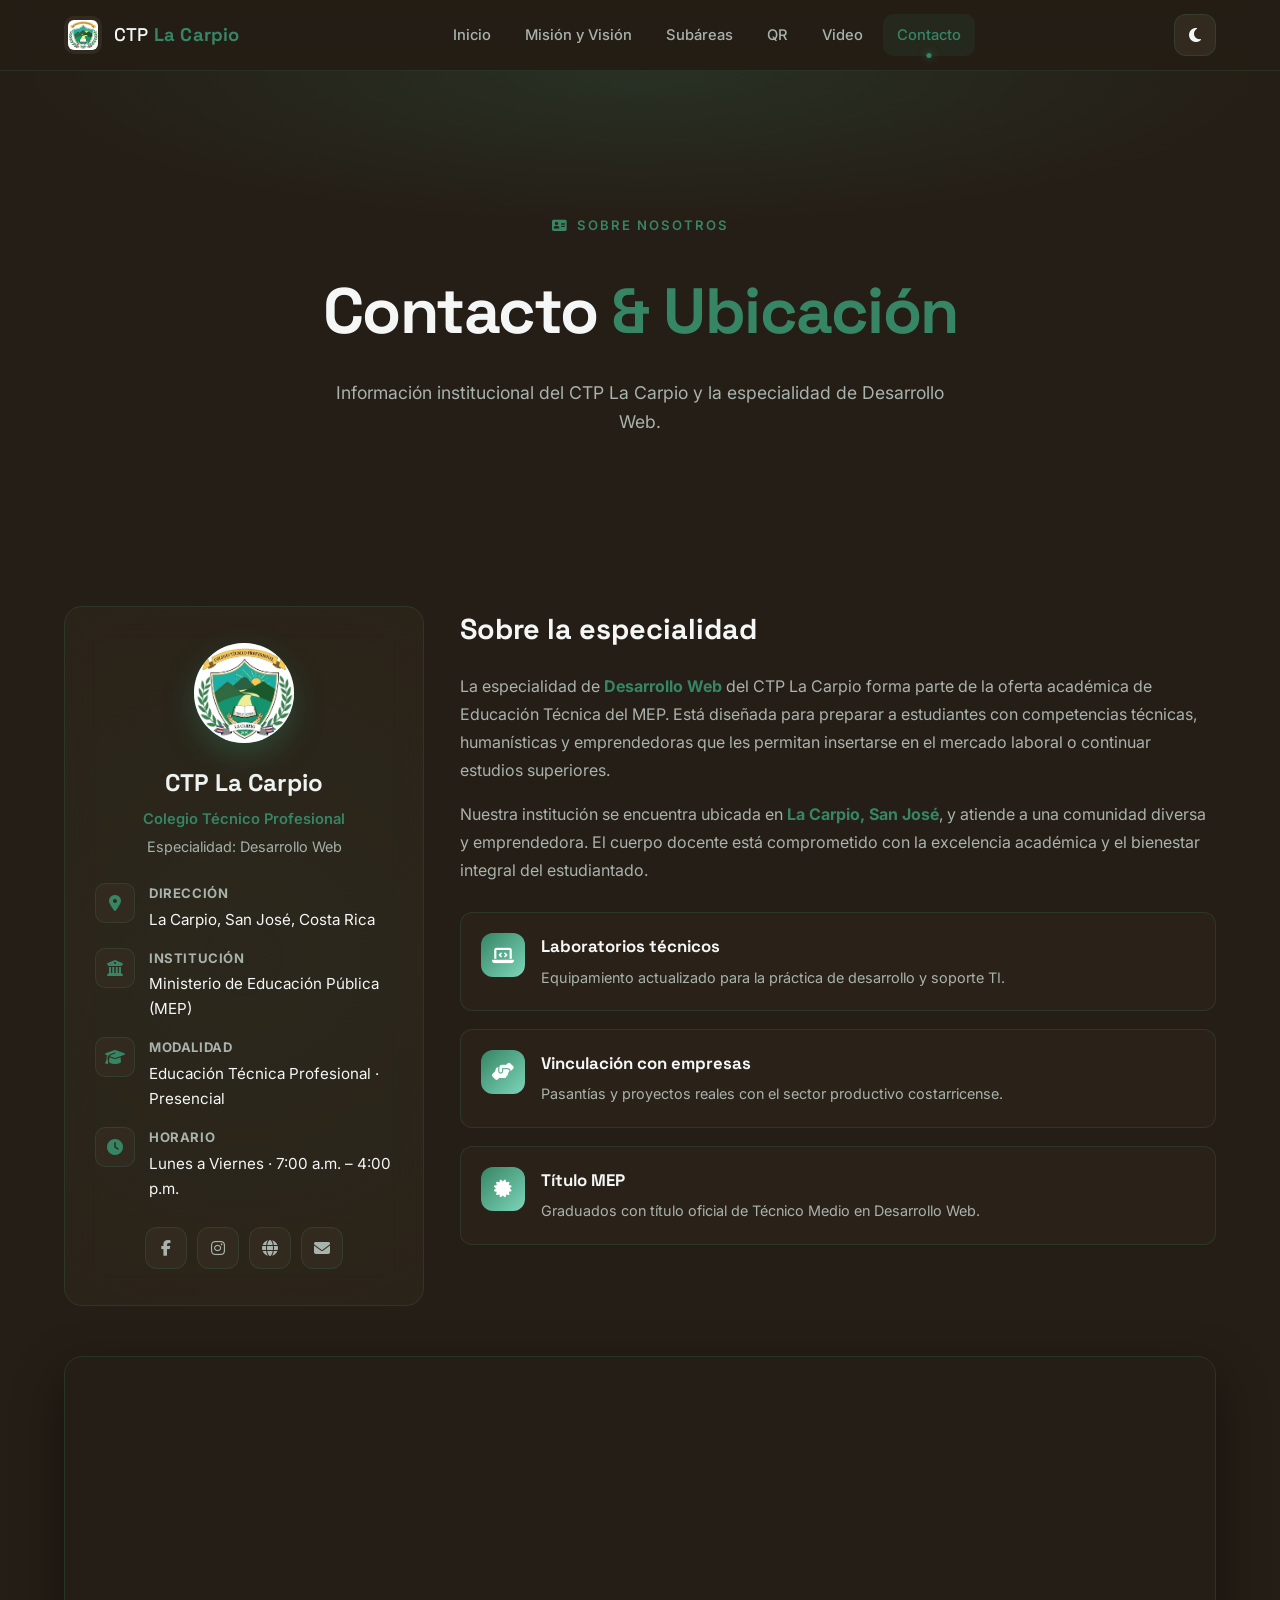
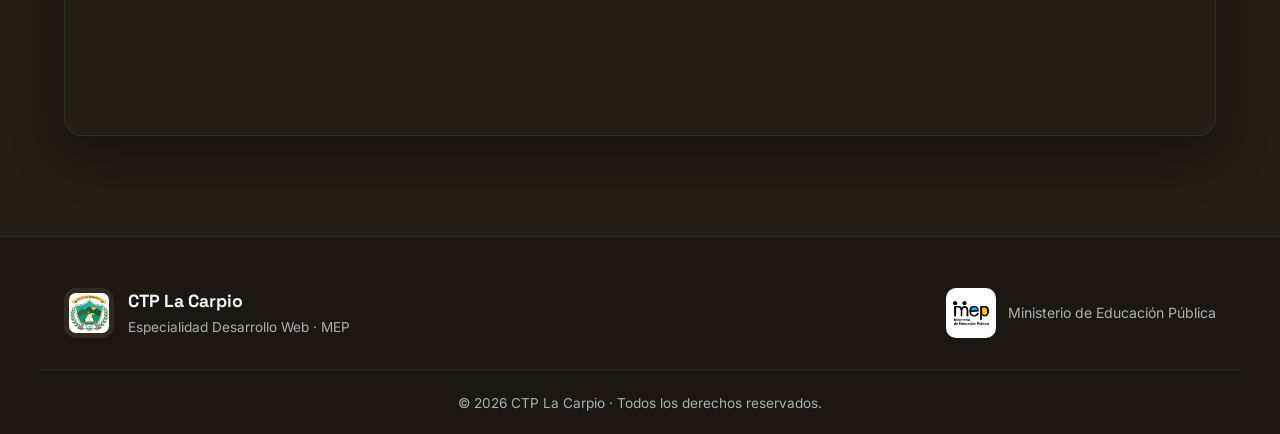
==== contacto.html @ 750e6f12 "main" ====
<!DOCTYPE html>
<html lang="es" data-theme="dark">
<head>
  <meta charset="UTF-8" />
  <meta name="viewport" content="width=device-width, initial-scale=1.0" />
  <meta name="description" content="Información de contacto y ubicación del CTP La Carpio." />
  <title>Contacto · CTP La Carpio</title>

  <link rel="preconnect" href="https://fonts.googleapis.com" />
  <link rel="preconnect" href="https://fonts.gstatic.com" crossorigin />
  <link href="https://fonts.googleapis.com/css2?family=Inter:wght@300;400;500;600;700;800;900&family=Space+Grotesk:wght@500;700&display=swap" rel="stylesheet" />
  <link rel="stylesheet" href="https://cdnjs.cloudflare.com/ajax/libs/font-awesome/6.5.1/css/all.min.css" />
  <link rel="stylesheet" href="https://unpkg.com/aos@2.3.1/dist/aos.css" />
  <link rel="stylesheet" href="css/style.css" />
</head>
<body>

  <header class="navbar" id="navbar">
    <div class="container nav-inner">
      <a href="index.html" class="brand">
        <img src="assets/logo-placeholder.png" alt="CTP La Carpio" class="brand-logo" onerror="this.style.display='none'"/>
        <span class="brand-text">CTP <strong>La Carpio</strong></span>
      </a>
      <nav class="nav-links" id="navLinks">
        <a href="index.html" class="nav-link">Inicio</a>
        <a href="mision-vision.html" class="nav-link">Misión y Visión</a>
        <a href="subareas.html" class="nav-link">Subáreas</a>
        <a href="qr.html" class="nav-link">QR</a>
        <a href="video.html" class="nav-link">Video</a>
        <a href="contacto.html" class="nav-link active">Contacto</a>
      </nav>
      <div class="nav-actions">
        <button class="theme-toggle" id="themeToggle" aria-label="Cambiar tema">
          <i class="fa-solid fa-moon"></i>
        </button>
        <button class="hamburger" id="hamburger" aria-label="Menú">
          <span></span><span></span><span></span>
        </button>
      </div>
    </div>
  </header>

  <section class="page-hero">
    <div class="container">
      <p class="kicker" data-aos="fade-down"><i class="fa-solid fa-address-card"></i> Sobre nosotros</p>
      <h1 class="page-title" data-aos="fade-up" data-aos-delay="100">Contacto <span class="accent">& Ubicación</span></h1>
      <p class="page-sub" data-aos="fade-up" data-aos-delay="200">
        Información institucional del CTP La Carpio y la especialidad de Desarrollo Web.
      </p>
    </div>
  </section>

  <section class="section">
    <div class="container">
      <div class="contact-layout">

        <div class="contact-card glass" data-aos="fade-right">
          <div class="contact-avatar">
            <img src="assets/logo-placeholder.png" alt="CTP La Carpio" onerror="this.style.display='none'; this.nextElementSibling.style.display='flex';" />
            <div class="contact-avatar-fallback" style="display:none;"><i class="fa-solid fa-school"></i></div>
          </div>
          <h2 class="contact-name">CTP La Carpio</h2>
          <p class="contact-role">Colegio Técnico Profesional</p>
          <p class="contact-specialty">Especialidad: Desarrollo Web</p>

          <ul class="contact-list">
            <li>
              <span class="contact-ic"><i class="fa-solid fa-location-dot"></i></span>
              <div>
                <strong>Dirección</strong>
                <p>La Carpio, San José, Costa Rica</p>
              </div>
            </li>
            <li>
              <span class="contact-ic"><i class="fa-solid fa-building-columns"></i></span>
              <div>
                <strong>Institución</strong>
                <p>Ministerio de Educación Pública (MEP)</p>
              </div>
            </li>
            <li>
              <span class="contact-ic"><i class="fa-solid fa-graduation-cap"></i></span>
              <div>
                <strong>Modalidad</strong>
                <p>Educación Técnica Profesional · Presencial</p>
              </div>
            </li>
            <li>
              <span class="contact-ic"><i class="fa-solid fa-clock"></i></span>
              <div>
                <strong>Horario</strong>
                <p>Lunes a Viernes · 7:00 a.m. – 4:00 p.m.</p>
              </div>
            </li>
          </ul>

          <div class="contact-socials">
            <a href="#" class="social-ic" aria-label="Facebook"><i class="fa-brands fa-facebook-f"></i></a>
            <a href="#" class="social-ic" aria-label="Instagram"><i class="fa-brands fa-instagram"></i></a>
            <a href="#" class="social-ic" aria-label="Sitio web"><i class="fa-solid fa-globe"></i></a>
            <a href="#" class="social-ic" aria-label="Correo"><i class="fa-solid fa-envelope"></i></a>
          </div>
        </div>

        <div class="contact-info" data-aos="fade-left" data-aos-delay="150">
          <h2 class="contact-info-title">Sobre la especialidad</h2>
          <p>
            La especialidad de <strong>Desarrollo Web</strong> del CTP La Carpio forma parte
            de la oferta académica de Educación Técnica del MEP. Está diseñada para preparar
            a estudiantes con competencias técnicas, humanísticas y emprendedoras que les
            permitan insertarse en el mercado laboral o continuar estudios superiores.
          </p>
          <p>
            Nuestra institución se encuentra ubicada en <strong>La Carpio, San José</strong>,
            y atiende a una comunidad diversa y emprendedora. El cuerpo docente está
            comprometido con la excelencia académica y el bienestar integral del estudiantado.
          </p>

          <div class="contact-features">
            <div class="feature">
              <i class="fa-solid fa-laptop-code"></i>
              <div>
                <h4>Laboratorios técnicos</h4>
                <p>Equipamiento actualizado para la práctica de desarrollo y soporte TI.</p>
              </div>
            </div>
            <div class="feature">
              <i class="fa-solid fa-handshake-angle"></i>
              <div>
                <h4>Vinculación con empresas</h4>
                <p>Pasantías y proyectos reales con el sector productivo costarricense.</p>
              </div>
            </div>
            <div class="feature">
              <i class="fa-solid fa-certificate"></i>
              <div>
                <h4>Título MEP</h4>
                <p>Graduados con título oficial de Técnico Medio en Desarrollo Web.</p>
              </div>
            </div>
          </div>
        </div>

      </div>

      <div class="map-wrap" data-aos="fade-up">
        <iframe
          title="Ubicación CTP La Carpio"
          src="https://www.openstreetmap.org/?mlat=9.951200&mlon=-84.089892#map=19/9.951200/-84.089892"
          loading="lazy"
          referrerpolicy="no-referrer-when-downgrade">
        </iframe>
      </div>
    </div>
  </section>

  <footer class="footer">
    <div class="container footer-inner">
      <div class="footer-brand">
        <img src="assets/logo-placeholder.png" alt="CTP La Carpio" class="footer-logo" onerror="this.style.display='none'"/>
        <div>
          <p class="footer-title">CTP La Carpio</p>
          <p class="footer-sub">Especialidad Desarrollo Web · MEP</p>
        </div>
      </div>
      <div class="footer-mep">
        <img src="assets/mep-logo-placeholder.png" alt="MEP" class="mep-logo" onerror="this.style.display='none'"/>
        <span>Ministerio de Educación Pública</span>
      </div>
    </div>
    <div class="footer-bottom">
      <p>© <span id="year"></span> CTP La Carpio · Todos los derechos reservados.</p>
    </div>
  </footer>

  <script src="https://unpkg.com/aos@2.3.1/dist/aos.js"></script>
  <script src="js/main.js"></script>
</body>
</html>
---- css/style.css ----
/* ============================================================
   CTP La Carpio — Desarrollo Web
   Stylesheet · Dark/Light · Glassmorphism · Responsive
   Custom Palette: Main #368564, Dark #251e16, Mint #7dd5ba
   Light Mode Background: #e9e7cc
   ============================================================ */

/* -------- Variables -------- */
:root {
  /* Dark Mode (Default) */
  --bg: #251e16;
  --bg-alt: #2d251b;
  --bg-soft: #332a1f;
  --card-bg: rgba(48, 39, 29, 0.55);
  --card-border: rgba(54, 133, 100, 0.22);
  --card-hover-border: rgba(54, 133, 100, 0.55);
  --text: #f4f7f5;
  --text-muted: #a8b3ac;
  --accent: #368564;       /* MAIN COLOR */
  --accent-soft: #7dd5ba;  /* Soft mint for gradients */
  --accent-glow: rgba(54, 133, 100, 0.35);
  --navbar-bg: rgba(37, 30, 22, 0.72);
  --footer-bg: rgba(28, 23, 17, 0.92);
  --shadow: 0 18px 50px rgba(0, 0, 0, 0.45);
  --shadow-hover: 0 22px 60px rgba(54, 133, 100, 0.20);
  --blur: 16px;
  --radius: 18px;
  --radius-sm: 12px;
  --max: 1200px;
  --ease: cubic-bezier(0.22, 1, 0.36, 1);
}

[data-theme="light"] {
  /* Light Mode */
  --bg: #e9e7cc;           /* MAIN LIGHT BACKGROUND */
  --bg-alt: #f2f0e0;       /* Slightly lighter beige for alternating sections */
  --bg-soft: #dfdccb;      /* Slightly darker beige for pills/inputs */
  --card-bg: rgba(255, 255, 250, 0.65); /* Warm white glass */
  --card-border: rgba(54, 133, 100, 0.25);
  --card-hover-border: rgba(54, 133, 100, 0.55);
  --text: #251e16;         /* Dark brown text */
  --text-muted: #5b6560;
  --accent: #368564;       /* MAIN COLOR */
  --accent-soft: #7dd5ba;  /* Soft mint for gradients */
  --accent-glow: rgba(54, 133, 100, 0.25);
  --navbar-bg: rgba(233, 231, 204, 0.75); /* Beige glass navbar */
  --footer-bg: rgba(223, 220, 203, 0.95);
  --shadow: 0 14px 40px rgba(37, 30, 22, 0.10);
  --shadow-hover: 0 20px 50px rgba(54, 133, 100, 0.14);
}

/* -------- Reset -------- */
*, *::before, *::after { box-sizing: border-box; margin: 0; padding: 0; }

html { scroll-behavior: smooth; }

body {
  font-family: 'Inter', system-ui, -apple-system, sans-serif;
  background: var(--bg);
  color: var(--text);
  line-height: 1.65;
  overflow-x: hidden;
  transition: background 0.45s var(--ease), color 0.45s var(--ease);
  -webkit-font-smoothing: antialiased;
}

a { color: inherit; text-decoration: none; }
img { max-width: 100%; display: block; }
button { font-family: inherit; cursor: pointer; border: none; background: none; color: inherit; }
ul { list-style: none; }

/* -------- Layout -------- */
.container {
  width: 100%;
  max-width: var(--max);
  margin: 0 auto;
  padding: 0 24px;
}
.container-narrow { max-width: 880px; }

.accent { color: var(--accent); }
.accent-soft { color: var(--accent-soft); }

/* ============================================================
   NAVBAR
   ============================================================ */
.navbar {
  position: sticky;
  top: 0;
  z-index: 1000;
  background: var(--navbar-bg);
  backdrop-filter: blur(var(--blur));
  -webkit-backdrop-filter: blur(var(--blur));
  border-bottom: 1px solid var(--card-border);
  transition: background 0.45s var(--ease), border-color 0.45s var(--ease);
}

.nav-inner {
  display: flex;
  align-items: center;
  justify-content: space-between;
  padding: 14px 24px;
  gap: 20px;
}

.brand {
  display: flex;
  align-items: center;
  gap: 12px;
  font-family: 'Space Grotesk', sans-serif;
  font-size: 1.15rem;
  font-weight: 500;
  letter-spacing: 0.2px;
}
.brand-logo {
  width: 38px; height: 38px;
  object-fit: contain;
  border-radius: 10px;
  background: var(--bg-soft);
  padding: 4px;
}
.brand-text strong { color: var(--accent); font-weight: 700; }

.nav-links {
  display: flex;
  gap: 6px;
  align-items: center;
}
.nav-link {
  padding: 9px 14px;
  border-radius: 10px;
  font-size: 0.92rem;
  font-weight: 500;
  color: var(--text-muted);
  position: relative;
  transition: color 0.25s var(--ease), background 0.25s var(--ease);
}
.nav-link:hover { color: var(--text); background: var(--bg-soft); }
.nav-link.active {
  color: var(--accent);
  background: rgba(54, 133, 100, 0.1);
}
.nav-link.active::after {
  content: '';
  position: absolute;
  bottom: -2px; left: 50%;
  transform: translateX(-50%);
  width: 5px; height: 5px;
  border-radius: 50%;
  background: var(--accent);
  box-shadow: 0 0 8px var(--accent);
}

.nav-actions {
  display: flex;
  align-items: center;
  gap: 10px;
}

.theme-toggle {
  width: 42px; height: 42px;
  border-radius: 12px;
  display: grid;
  place-items: center;
  background: var(--bg-soft);
  border: 1px solid var(--card-border);
  color: var(--text);
  font-size: 1rem;
  transition: transform 0.3s var(--ease), background 0.3s, border-color 0.3s;
}
.theme-toggle:hover {
  transform: rotate(15deg) scale(1.06);
  border-color: var(--card-hover-border);
  color: var(--accent);
}

.hamburger {
  display: none;
  flex-direction: column;
  gap: 5px;
  width: 42px; height: 42px;
  align-items: center;
  justify-content: center;
  border-radius: 12px;
  background: var(--bg-soft);
  border: 1px solid var(--card-border);
}
.hamburger span {
  width: 20px; height: 2px;
  background: var(--text);
  border-radius: 2px;
  transition: transform 0.3s var(--ease), opacity 0.3s;
}
.hamburger.open span:nth-child(1) { transform: translateY(7px) rotate(45deg); }
.hamburger.open span:nth-child(2) { opacity: 0; }
.hamburger.open span:nth-child(3) { transform: translateY(-7px) rotate(-45deg); }

/* ============================================================
   HERO (index)
   ============================================================ */
.hero {
  position: relative;
  min-height: 100vh;
  display: flex;
  align-items: center;
  justify-content: center;
  text-align: center;
  overflow: hidden;
  background: var(--bg);
}
.particles {
  position: absolute;
  inset: 0;
  width: 100%; height: 100%;
  z-index: 1;
}
.hero-gradient {
  position: absolute;
  inset: 0;
  z-index: 0;
  background:
    radial-gradient(ellipse 80% 60% at 50% 0%, rgba(54, 133, 100, 0.25), transparent 60%),
    radial-gradient(ellipse 60% 50% at 20% 80%, rgba(125, 213, 186, 0.18), transparent 60%),
    radial-gradient(ellipse 60% 50% at 80% 80%, rgba(54, 133, 100, 0.15), transparent 60%);
  animation: gradientShift 14s ease-in-out infinite alternate;
}
@keyframes gradientShift {
  0%   { transform: scale(1) translate(0, 0); }
  100% { transform: scale(1.15) translate(-2%, 2%); }
}

.hero-content {
  position: relative;
  z-index: 5;
  padding: 100px 24px 60px;
}
.hero-eyebrow {
  display: inline-flex;
  align-items: center;
  gap: 10px;
  padding: 9px 18px;
  border-radius: 100px;
  font-size: 0.82rem;
  font-weight: 500;
  color: var(--accent);
  background: rgba(54, 133, 100, 0.1);
  border: 1px solid var(--card-border);
  backdrop-filter: blur(10px);
  margin-bottom: 28px;
  letter-spacing: 0.3px;
}

.hero-title {
  font-family: 'Space Grotesk', sans-serif;
  font-size: clamp(3rem, 10vw, 6.5rem);
  font-weight: 700;
  line-height: 1;
  letter-spacing: -2px;
  margin-bottom: 18px;
  text-shadow: 0 6px 40px rgba(54, 133, 100, 0.25);
}
.hero-specialty {
  font-size: clamp(1.2rem, 3.5vw, 2rem);
  font-weight: 500;
  color: var(--text-muted);
  margin-bottom: 24px;
}
.hero-desc {
  max-width: 620px;
  margin: 0 auto 36px;
  color: var(--text-muted);
  font-size: 1.05rem;
}
.hero-cta {
  display: flex;
  gap: 16px;
  justify-content: center;
  flex-wrap: wrap;
  margin-bottom: 60px;
}

/* Buttons */
.btn {
  display: inline-flex;
  align-items: center;
  gap: 10px;
  padding: 14px 26px;
  border-radius: 12px;
  font-size: 0.95rem;
  font-weight: 600;
  letter-spacing: 0.2px;
  transition: transform 0.3s var(--ease), box-shadow 0.3s, background 0.3s;
}
.btn-primary {
  background: linear-gradient(135deg, var(--accent), var(--accent-soft));
  color: #ffffff;
  box-shadow: 0 10px 30px var(--accent-glow);
}
.btn-primary:hover {
  transform: translateY(-3px);
  box-shadow: 0 16px 40px var(--accent-glow);
}
.btn-ghost {
  background: transparent;
  color: var(--text);
  border: 1px solid var(--card-border);
  backdrop-filter: blur(8px);
}
.btn-ghost:hover {
  transform: translateY(-3px);
  border-color: var(--accent);
  color: var(--accent);
}

/* Hero stats */
.hero-stats {
  display: flex;
  gap: 40px;
  justify-content: center;
  flex-wrap: wrap;
}
.stat { display: flex; flex-direction: column; align-items: center; }
.stat-num {
  font-family: 'Space Grotesk', sans-serif;
  font-size: 2.2rem;
  font-weight: 700;
  color: var(--accent);
}
.stat-label {
  font-size: 0.82rem;
  color: var(--text-muted);
  text-transform: uppercase;
  letter-spacing: 1px;
}

/* Scroll indicator */
.scroll-indicator {
  position: absolute;
  bottom: 28px;
  left: 50%;
  transform: translateX(-50%);
  z-index: 5;
  width: 26px; height: 42px;
  border: 2px solid var(--text-muted);
  border-radius: 100px;
  display: flex;
  justify-content: center;
  padding-top: 7px;
  opacity: 0.7;
}
.scroll-indicator span {
  width: 4px; height: 8px;
  background: var(--accent);
  border-radius: 4px;
  animation: scrollDot 1.6s infinite;
}
@keyframes scrollDot {
  0%   { transform: translateY(0); opacity: 1; }
  100% { transform: translateY(14px); opacity: 0; }
}

/* ============================================================
   SECTIONS
   ============================================================ */
.section { padding: 100px 0; position: relative; }
.section-alt { background: var(--bg-alt); }

.section-head {
  text-align: center;
  margin-bottom: 60px;
  max-width: 720px;
  margin-left: auto;
  margin-right: auto;
}
.kicker {
  display: inline-flex;
  align-items: center;
  gap: 8px;
  color: var(--accent);
  font-size: 0.82rem;
  font-weight: 600;
  letter-spacing: 2px;
  text-transform: uppercase;
  margin-bottom: 14px;
}
.section-title {
  font-family: 'Space Grotesk', sans-serif;
  font-size: clamp(2rem, 5vw, 3rem);
  font-weight: 700;
  letter-spacing: -1px;
  margin-bottom: 14px;
}
.section-sub { color: var(--text-muted); font-size: 1.05rem; }

/* ============================================================
   EXPLORE GRID (index)
   ============================================================ */
.explore-grid {
  display: grid;
  grid-template-columns: repeat(auto-fit, minmax(250px, 1fr));
  gap: 22px;
}
.explore-card {
  background: var(--card-bg);
  border: 1px solid var(--card-border);
  border-radius: var(--radius);
  padding: 32px 26px;
  backdrop-filter: blur(var(--blur));
  -webkit-backdrop-filter: blur(var(--blur));
  transition: transform 0.4s var(--ease), border-color 0.4s, box-shadow 0.4s;
  position: relative;
  overflow: hidden;
}
.explore-card::before {
  content: '';
  position: absolute;
  inset: 0;
  background: linear-gradient(135deg, rgba(54, 133, 100, 0.08), transparent 60%);
  opacity: 0;
  transition: opacity 0.4s;
}
.explore-card:hover {
  transform: translateY(-6px) scale(1.015);
  border-color: var(--card-hover-border);
  box-shadow: var(--shadow-hover);
}
.explore-card:hover::before { opacity: 1; }
.explore-icon {
  width: 56px; height: 56px;
  border-radius: 14px;
  display: grid;
  place-items: center;
  background: linear-gradient(135deg, var(--accent), var(--accent-soft));
  color: #fff;
  font-size: 1.4rem;
  margin-bottom: 20px;
  box-shadow: 0 8px 22px var(--accent-glow);
}
.explore-card h3 {
  font-family: 'Space Grotesk', sans-serif;
  font-size: 1.3rem;
  margin-bottom: 10px;
}
.explore-card p { color: var(--text-muted); font-size: 0.95rem; margin-bottom: 18px; }
.explore-link {
  color: var(--accent);
  font-weight: 600;
  font-size: 0.88rem;
  display: inline-flex;
  align-items: center;
  gap: 8px;
  transition: gap 0.3s var(--ease);
}
.explore-card:hover .explore-link { gap: 14px; }

/* Tech pills */
.tech-grid {
  display: flex;
  flex-wrap: wrap;
  gap: 14px;
  justify-content: center;
}
.tech-pill {
  display: inline-flex;
  align-items: center;
  gap: 10px;
  padding: 12px 22px;
  border-radius: 100px;
  background: var(--card-bg);
  border: 1px solid var(--card-border);
  font-weight: 500;
  font-size: 0.95rem;
  backdrop-filter: blur(10px);
  transition: transform 0.3s var(--ease), border-color 0.3s, color 0.3s;
}
.tech-pill i { color: var(--accent); font-size: 1.2rem; }
.tech-pill:hover {
  transform: translateY(-4px) scale(1.05);
  border-color: var(--accent);
  color: var(--accent);
}

/* ============================================================
   PAGE HERO (sub-pages)
   ============================================================ */
.page-hero {
  padding: 140px 0 70px;
  text-align: center;
  background: var(--bg);
  position: relative;
  overflow: hidden;
}
.page-hero::before {
  content: '';
  position: absolute;
  inset: 0;
  background: radial-gradient(ellipse 70% 50% at 50% 0%, rgba(54, 133, 100, 0.18), transparent 70%);
  pointer-events: none;
}
.page-hero .container { position: relative; z-index: 1; }
.page-title {
  font-family: 'Space Grotesk', sans-serif;
  font-size: clamp(2.2rem, 6vw, 4rem);
  font-weight: 700;
  letter-spacing: -1.5px;
  margin: 8px 0 14px;
}
.page-sub {
  color: var(--text-muted);
  font-size: 1.1rem;
  max-width: 620px;
  margin: 0 auto;
}

/* ============================================================
   MISIÓN / VISIÓN
   ============================================================ */
.mv-grid {
  display: grid;
  grid-template-columns: repeat(auto-fit, minmax(320px, 1fr));
  gap: 28px;
  margin-bottom: 70px;
}
.mv-card {
  background: var(--card-bg);
  border: 1px solid var(--card-border);
  border-radius: var(--radius);
  padding: 40px 34px;
  backdrop-filter: blur(var(--blur));
  -webkit-backdrop-filter: blur(var(--blur));
  position: relative;
  overflow: hidden;
  transition: transform 0.4s var(--ease), border-color 0.4s, box-shadow 0.4s;
}
.mv-card::before {
  content: '';
  position: absolute;
  top: 0; left: 0;
  width: 100%; height: 4px;
  background: linear-gradient(90deg, var(--accent), var(--accent-soft));
  transform: scaleX(0);
  transform-origin: left;
  transition: transform 0.5s var(--ease);
}
.mv-card:hover::before { transform: scaleX(1); }
.mv-card:hover {
  transform: translateY(-6px);
  border-color: var(--card-hover-border);
  box-shadow: var(--shadow-hover);
}
.mv-icon {
  width: 70px; height: 70px;
  border-radius: 18px;
  display: grid;
  place-items: center;
  background: linear-gradient(135deg, var(--accent), var(--accent-soft));
  color: #fff;
  font-size: 1.7rem;
  margin-bottom: 24px;
  box-shadow: 0 12px 30px var(--accent-glow);
}
.mv-title {
  font-family: 'Space Grotesk', sans-serif;
  font-size: 1.8rem;
  margin-bottom: 16px;
}
.mv-text {
  color: var(--text-muted);
  font-size: 1.05rem;
  line-height: 1.75;
  margin-bottom: 22px;
}
.mv-tags {
  display: flex;
  flex-wrap: wrap;
  gap: 8px;
}
.mv-tags span {
  font-size: 0.78rem;
  padding: 6px 12px;
  border-radius: 100px;
  background: var(--bg-soft);
  color: var(--accent);
  border: 1px solid var(--card-border);
  font-weight: 500;
}

.values { text-align: center; }
.values-title {
  font-family: 'Space Grotesk', sans-serif;
  font-size: 1.6rem;
  margin-bottom: 30px;
}
.values-grid {
  display: grid;
  grid-template-columns: repeat(auto-fit, minmax(160px, 1fr));
  gap: 16px;
  max-width: 900px;
  margin: 0 auto;
}
.value-item {
  display: flex;
  flex-direction: column;
  align-items: center;
  gap: 10px;
  padding: 24px 14px;
  border-radius: var(--radius-sm);
  background: var(--card-bg);
  border: 1px solid var(--card-border);
  backdrop-filter: blur(10px);
  transition: transform 0.3s var(--ease), border-color 0.3s;
}
.value-item:hover {
  transform: translateY(-4px);
  border-color: var(--accent);
}
.value-item i {
  font-size: 1.6rem;
  color: var(--accent);
}
.value-item span {
  font-weight: 500;
  font-size: 0.95rem;
}

/* ============================================================
   SUBÁREAS
   ============================================================ */
.subareas-grid {
  display: grid;
  grid-template-columns: repeat(auto-fit, minmax(300px, 1fr));
  gap: 24px;
}
.subarea-card {
  background: var(--card-bg);
  border: 1px solid var(--card-border);
  border-radius: var(--radius);
  padding: 36px 28px;
  backdrop-filter: blur(var(--blur));
  -webkit-backdrop-filter: blur(var(--blur));
  position: relative;
  overflow: hidden;
  transition: transform 0.4s var(--ease), border-color 0.4s, box-shadow 0.4s;
}
.subarea-card::after {
  content: '';
  position: absolute;
  top: -40%; right: -20%;
  width: 220px; height: 220px;
  background: radial-gradient(circle, var(--accent-glow), transparent 70%);
  opacity: 0;
  transition: opacity 0.5s var(--ease);
  pointer-events: none;
}
.subarea-card:hover::after { opacity: 1; }
.subarea-card:hover {
  transform: translateY(-8px) scale(1.02);
  border-color: var(--card-hover-border);
  box-shadow: var(--shadow-hover);
}
.subarea-num {
  position: absolute;
  top: 20px; right: 24px;
  font-family: 'Space Grotesk', sans-serif;
  font-size: 3.5rem;
  font-weight: 700;
  color: var(--accent);
  opacity: 0.15;
  line-height: 1;
}
.subarea-icon {
  width: 60px; height: 60px;
  border-radius: 16px;
  display: grid;
  place-items: center;
  background: linear-gradient(135deg, var(--accent), var(--accent-soft));
  color: #fff;
  font-size: 1.5rem;
  margin-bottom: 22px;
  box-shadow: 0 10px 26px var(--accent-glow);
  position: relative;
  z-index: 1;
}
.subarea-title {
  font-family: 'Space Grotesk', sans-serif;
  font-size: 1.25rem;
  margin-bottom: 12px;
  line-height: 1.3;
}
.subarea-desc {
  color: var(--text-muted);
  font-size: 0.96rem;
  margin-bottom: 18px;
  position: relative;
  z-index: 1;
}
.subarea-tags {
  display: flex;
  flex-wrap: wrap;
  gap: 7px;
}
.subarea-tags span {
  font-size: 0.74rem;
  padding: 5px 10px;
  border-radius: 100px;
  background: var(--bg-soft);
  color: var(--accent);
  border: 1px solid var(--card-border);
  font-weight: 500;
}

/* ============================================================
   QR PAGE
   ============================================================ */
.qr-grid {
  display: grid;
  grid-template-columns: repeat(auto-fit, minmax(240px, 1fr));
  gap: 26px;
  margin-bottom: 50px;
}
.qr-card {
  background: var(--card-bg);
  border: 1px solid var(--card-border);
  border-radius: var(--radius);
  padding: 28px 22px;
  text-align: center;
  backdrop-filter: blur(var(--blur));
  -webkit-backdrop-filter: blur(var(--blur));
  transition: transform 0.4s var(--ease), border-color 0.4s, box-shadow 0.4s;
}
.qr-card:hover {
  transform: translateY(-6px) scale(1.02);
  border-color: var(--card-hover-border);
  box-shadow: var(--shadow-hover);
}
.qr-img-wrap {
  width: 100%;
  aspect-ratio: 1 / 1;
  max-width: 220px;
  margin: 0 auto 20px;
  border-radius: var(--radius-sm);
  overflow: hidden;
  background: #fff;
  padding: 14px;
  box-shadow: 0 8px 22px rgba(0,0,0,0.18);
  transition: transform 0.4s var(--ease);
}
.qr-card:hover .qr-img-wrap { transform: rotate(-2deg) scale(1.04); }
.qr-img-wrap img {
  width: 100%; height: 100%;
  object-fit: contain;
}
.qr-title {
  font-family: 'Space Grotesk', sans-serif;
  font-size: 1.2rem;
  margin-bottom: 10px;
}
.qr-note {
  color: var(--text-muted);
  font-size: 0.9rem;
  margin-bottom: 16px;
  line-height: 1.55;
}
.qr-link {
  display: inline-flex;
  align-items: center;
  gap: 8px;
  font-size: 0.85rem;
  font-weight: 600;
  color: var(--accent);
  padding: 8px 14px;
  border-radius: 100px;
  background: rgba(54, 133, 100, 0.08);
  transition: background 0.3s, gap 0.3s;
}
.qr-link:hover { background: rgba(54, 133, 100, 0.16); gap: 12px; }

.qr-info {
  display: flex;
  gap: 16px;
  align-items: flex-start;
  padding: 22px 26px;
  background: var(--card-bg);
  border: 1px solid var(--card-border);
  border-left: 4px solid var(--accent);
  border-radius: var(--radius-sm);
  backdrop-filter: blur(10px);
}
.qr-info i { color: var(--accent); font-size: 1.3rem; margin-top: 2px; }
.qr-info p { color: var(--text-muted); font-size: 0.95rem; }

/* ============================================================
   VIDEO PAGE
   ============================================================ */
.video-wrap {
  position: relative;
  border-radius: var(--radius);
  overflow: hidden;
  box-shadow: var(--shadow);
  border: 1px solid var(--card-border);
  background: #000;
}
.video-player {
  width: 100%;
  display: block;
  aspect-ratio: 16 / 9;
  background: #000;
}

.video-info {
  margin-top: 40px;
  padding: 36px;
  background: var(--card-bg);
  border: 1px solid var(--card-border);
  border-radius: var(--radius);
  backdrop-filter: blur(var(--blur));
  -webkit-backdrop-filter: blur(var(--blur));
}
.video-info-title {
  font-family: 'Space Grotesk', sans-serif;
  font-size: 1.6rem;
  margin-bottom: 18px;
  line-height: 1.3;
}
.video-info-text {
  color: var(--text-muted);
  font-size: 1.02rem;
  margin-bottom: 16px;
  line-height: 1.75;
}
.video-info-text strong { color: var(--accent); }

.video-benefits {
  display: grid;
  grid-template-columns: repeat(auto-fit, minmax(220px, 1fr));
  gap: 14px;
  margin-top: 24px;
}
.benefit {
  display: flex;
  align-items: center;
  gap: 12px;
  padding: 14px 16px;
  border-radius: var(--radius-sm);
  background: var(--bg-soft);
  border: 1px solid var(--card-border);
  font-weight: 500;
  font-size: 0.92rem;
}
.benefit i { color: var(--accent); font-size: 1.1rem; }

/* ============================================================
   CONTACTO
   ============================================================ */
.contact-layout {
  display: grid;
  grid-template-columns: 360px 1fr;
  gap: 36px;
  margin-bottom: 50px;
}
.glass {
  background: var(--card-bg);
  border: 1px solid var(--card-border);
  backdrop-filter: blur(var(--blur));
  -webkit-backdrop-filter: blur(var(--blur));
}

.contact-card {
  padding: 36px 30px;
  border-radius: var(--radius);
  text-align: center;
  position: relative;
  overflow: hidden;
}
.contact-card::before {
  content: '';
  position: absolute;
  top: -50%; left: -50%;
  width: 200%; height: 200%;
  background: radial-gradient(circle, var(--accent-glow), transparent 60%);
  opacity: 0.15;
  pointer-events: none;
}
.contact-avatar {
  width: 100px; height: 100px;
  margin: 0 auto 20px;
  border-radius: 50%;
  background: linear-gradient(135deg, var(--accent), var(--accent-soft));
  display: grid;
  place-items: center;
  overflow: hidden;
  box-shadow: 0 12px 30px var(--accent-glow);
  position: relative;
  z-index: 1;
}
.contact-avatar img { width: 100%; height: 100%; object-fit: cover; }
.contact-avatar-fallback {
  width: 100%; height: 100%;
  display: grid; place-items: center;
  color: #fff;
  font-size: 2.4rem;
}
.contact-name {
  font-family: 'Space Grotesk', sans-serif;
  font-size: 1.5rem;
  margin-bottom: 4px;
}
.contact-role { color: var(--accent); font-weight: 600; font-size: 0.92rem; margin-bottom: 4px; }
.contact-specialty { color: var(--text-muted); font-size: 0.9rem; margin-bottom: 24px; }

.contact-list {
  text-align: left;
  display: flex;
  flex-direction: column;
  gap: 16px;
  margin-bottom: 26px;
  position: relative;
  z-index: 1;
}
.contact-list li {
  display: flex;
  gap: 14px;
  align-items: flex-start;
}
.contact-ic {
  flex-shrink: 0;
  width: 40px; height: 40px;
  border-radius: 10px;
  background: var(--bg-soft);
  border: 1px solid var(--card-border);
  display: grid;
  place-items: center;
  color: var(--accent);
  font-size: 1rem;
}
.contact-list strong {
  display: block;
  font-size: 0.82rem;
  text-transform: uppercase;
  letter-spacing: 0.6px;
  color: var(--text-muted);
  margin-bottom: 2px;
}
.contact-list p { font-size: 0.95rem; }

.contact-socials {
  display: flex;
  gap: 10px;
  justify-content: center;
  position: relative;
  z-index: 1;
}
.social-ic {
  width: 42px; height: 42px;
  border-radius: 12px;
  background: var(--bg-soft);
  border: 1px solid var(--card-border);
  display: grid;
  place-items: center;
  color: var(--text-muted);
  transition: transform 0.3s var(--ease), color 0.3s, border-color 0.3s;
}
.social-ic:hover {
  transform: translateY(-3px);
  color: var(--accent);
  border-color: var(--accent);
}

.contact-info-title {
  font-family: 'Space Grotesk', sans-serif;
  font-size: 1.8rem;
  margin-bottom: 18px;
}
.contact-info p {
  color: var(--text-muted);
  font-size: 1rem;
  margin-bottom: 16px;
  line-height: 1.75;
}
.contact-info p strong { color: var(--accent); }

.contact-features {
  margin-top: 28px;
  display: flex;
  flex-direction: column;
  gap: 18px;
}
.feature {
  display: flex;
  gap: 16px;
  align-items: flex-start;
  padding: 20px;
  border-radius: var(--radius-sm);
  background: var(--card-bg);
  border: 1px solid var(--card-border);
  backdrop-filter: blur(10px);
  transition: transform 0.3s var(--ease), border-color 0.3s;
}
.feature:hover {
  transform: translateX(6px);
  border-color: var(--accent);
}
.feature i {
  flex-shrink: 0;
  width: 44px; height: 44px;
  border-radius: 12px;
  display: grid;
  place-items: center;
  background: linear-gradient(135deg, var(--accent), var(--accent-soft));
  color: #fff;
  font-size: 1.1rem;
}
.feature h4 {
  font-family: 'Space Grotesk', sans-serif;
  font-size: 1.05rem;
  margin-bottom: 4px;
}
.feature p { color: var(--text-muted); font-size: 0.9rem; margin: 0; }

.map-wrap {
  border-radius: var(--radius);
  overflow: hidden;
  border: 1px solid var(--card-border);
  box-shadow: var(--shadow);
  height: 380px;
}
.map-wrap iframe { width: 100%; height: 100%; border: 0; filter: grayscale(0.3) contrast(1.05); }

/* ============================================================
   FOOTER
   ============================================================ */
.footer {
  background: var(--footer-bg);
  border-top: 1px solid var(--card-border);
  padding: 50px 0 20px;
  transition: background 0.45s var(--ease), border-color 0.45s;
}
.footer-inner {
  display: flex;
  justify-content: space-between;
  align-items: center;
  flex-wrap: wrap;
  gap: 24px;
  padding-bottom: 30px;
  border-bottom: 1px solid var(--card-border);
}
.footer-brand {
  display: flex;
  align-items: center;
  gap: 14px;
}
.footer-logo { width: 50px; height: 50px; object-fit: contain; background: var(--bg-soft); padding: 5px; border-radius: 12px; }
.footer-title {
  font-family: 'Space Grotesk', sans-serif;
  font-weight: 700;
  font-size: 1.1rem;
}
.footer-sub { color: var(--text-muted); font-size: 0.85rem; }
.footer-mep {
  display: flex;
  align-items: center;
  gap: 12px;
  color: var(--text-muted);
  font-size: 0.88rem;
}
.mep-logo { width: 50px; height: 50px; object-fit: contain; background: #fff; padding: 5px; border-radius: 10px; }
.footer-bottom {
  text-align: center;
  padding-top: 22px;
  color: var(--text-muted);
  font-size: 0.85rem;
}

/* ============================================================
   RESPONSIVE
   ============================================================ */
@media (max-width: 900px) {
  .contact-layout {
    grid-template-columns: 1fr;
  }
}

@media (max-width: 768px) {
  .nav-links {
    position: fixed;
    top: 70px;
    right: 0;
    width: 80%;
    max-width: 320px;
    height: calc(100vh - 70px);
    flex-direction: column;
    align-items: stretch;
    background: var(--navbar-bg);
    backdrop-filter: blur(20px);
    -webkit-backdrop-filter: blur(20px);
    border-left: 1px solid var(--card-border);
    padding: 26px;
    gap: 8px;
    transform: translateX(110%);
    transition: transform 0.4s var(--ease);
    z-index: 999;
  }
  .nav-links.open { transform: translateX(0); }
  .nav-link { padding: 14px 16px; font-size: 1rem; }
  .hamburger { display: flex; }

  .section { padding: 70px 0; }
  .page-hero { padding: 110px 0 50px; }
  .hero-content { padding: 80px 18px 40px; }
  .hero-cta { flex-direction: column; align-items: stretch; }
  .btn { justify-content: center; }
  .hero-stats { gap: 26px; }
  .stat-num { font-size: 1.7rem; }

  .video-info { padding: 24px; }
  .contact-card { padding: 28px 22px; }
}

@media (max-width: 480px) {
  .container { padding: 0 18px; }
  .nav-inner { padding: 12px 18px; }
  .brand-text { font-size: 1rem; }
  .hero-title { letter-spacing: -1px; }
  .mv-card, .subarea-card { padding: 28px 22px; }
  .qr-img-wrap { max-width: 180px; }
}

/* Reduce motion */
@media (prefers-reduced-motion: reduce) {
  *, *::before, *::after {
    animation-duration: 0.01ms !important;
    transition-duration: 0.01ms !important;
  }
}
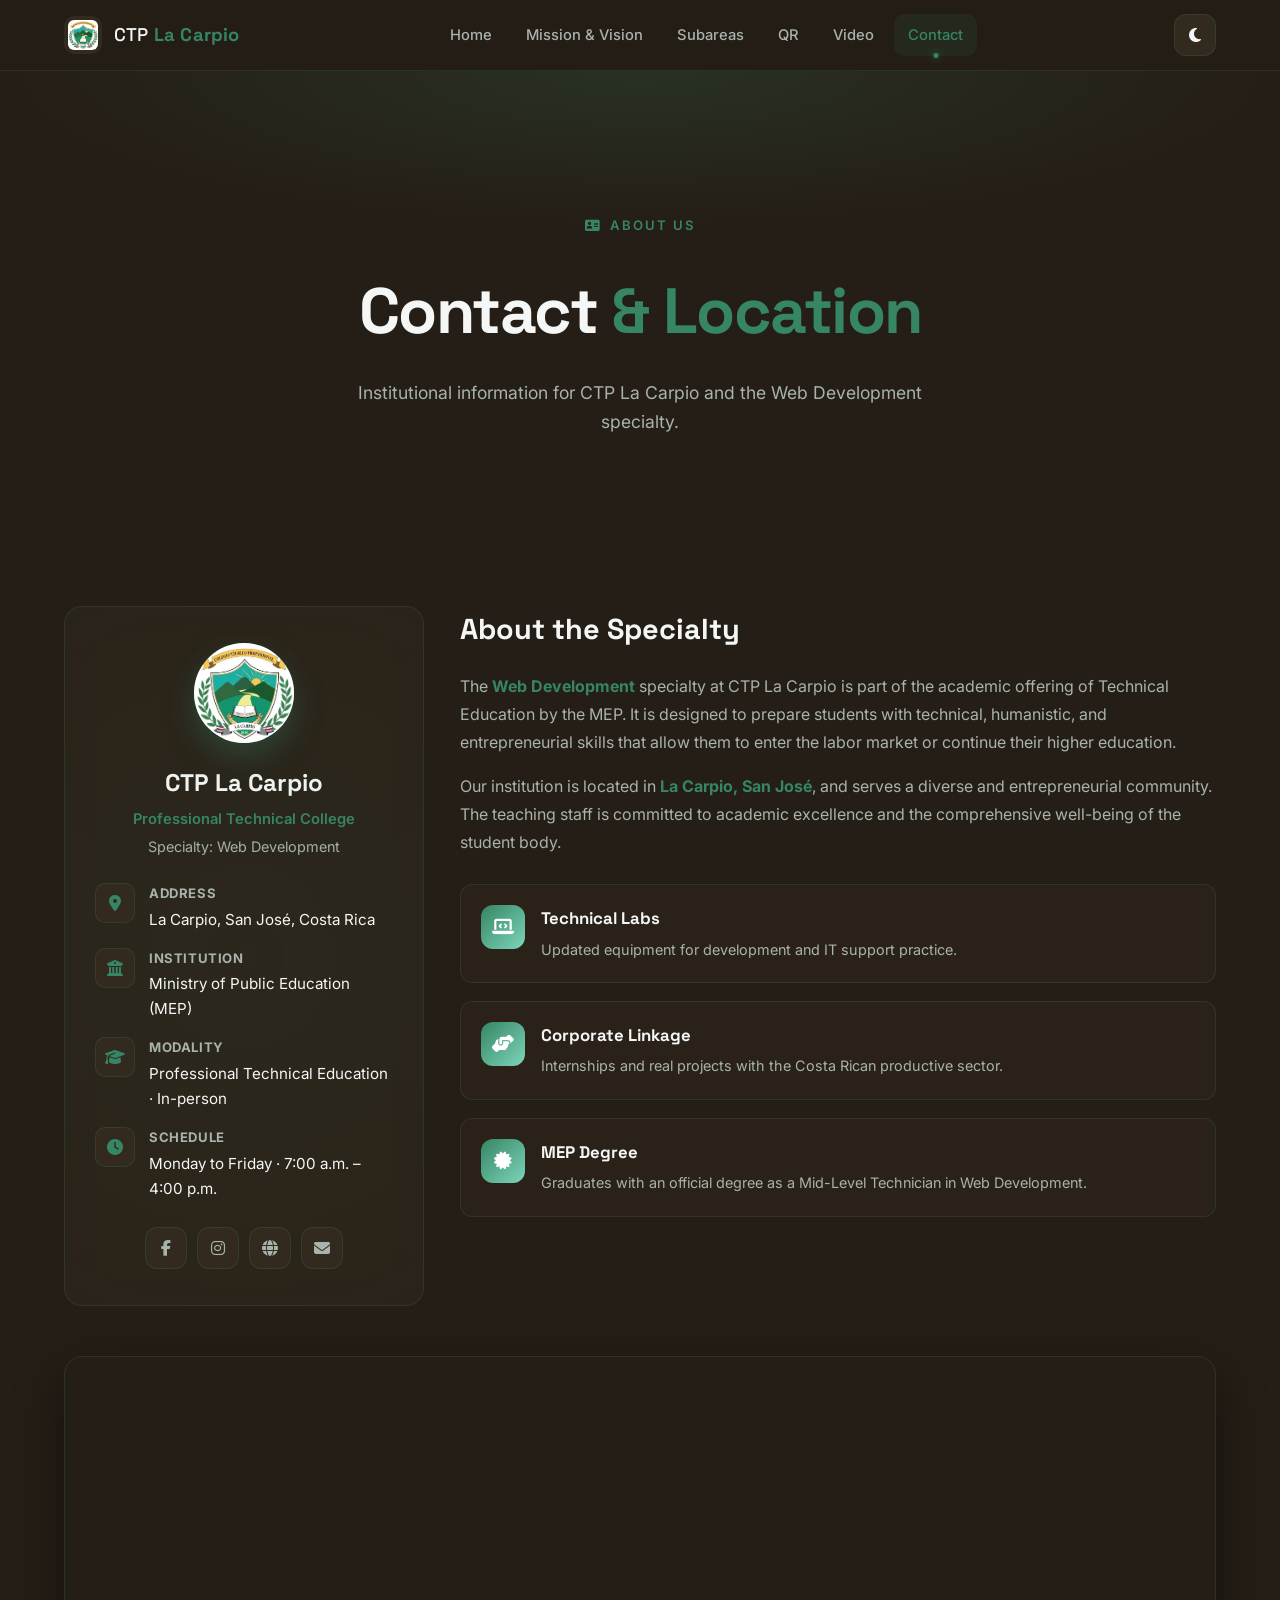
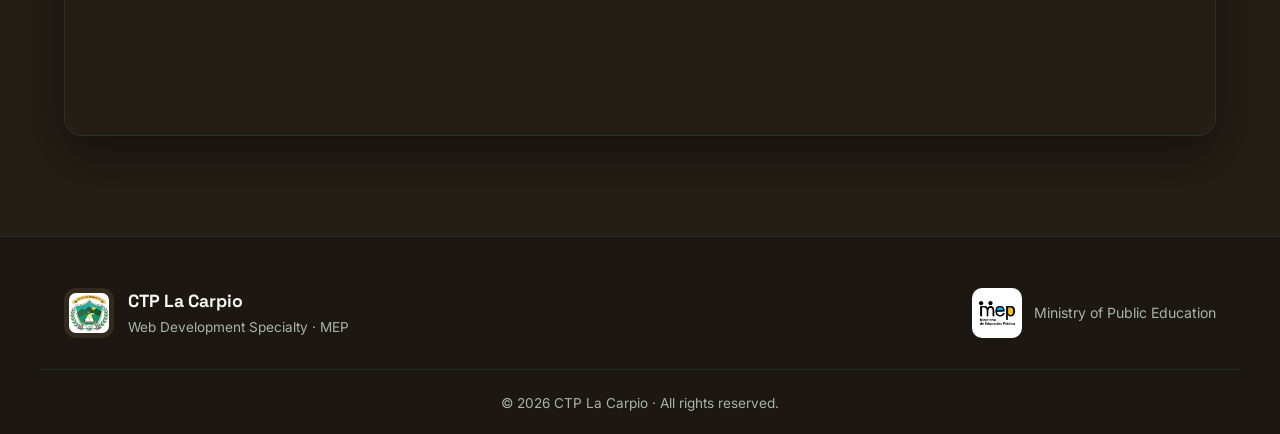
==== commit fc4a2408: "Update contacto.html" ====
--- a/contacto.html
+++ b/contacto.html
@@ -1,10 +1,16 @@
 <!DOCTYPE html>
-<html lang="es" data-theme="dark">
+<html lang="en" data-theme="dark">
 <head>
   <meta charset="UTF-8" />
   <meta name="viewport" content="width=device-width, initial-scale=1.0" />
-  <meta name="description" content="Información de contacto y ubicación del CTP La Carpio." />
-  <title>Contacto · CTP La Carpio</title>
+  <meta name="description" content="Contact information and location of CTP La Carpio." />
+  <title>Contact · CTP La Carpio</title>
+
+  <!-- Safety Script: Forces content to show if AOS fails to load -->
+  <script>document.documentElement.className += ' js-loaded';</script>
+  <style>
+    html.js-loaded:not(.aos-init) [data-aos] { opacity: 1 !important; transform: none !important; }
+  </style>
 
   <link rel="preconnect" href="https://fonts.googleapis.com" />
   <link rel="preconnect" href="https://fonts.gstatic.com" crossorigin />
@@ -22,18 +28,18 @@
         <span class="brand-text">CTP <strong>La Carpio</strong></span>
       </a>
       <nav class="nav-links" id="navLinks">
-        <a href="index.html" class="nav-link">Inicio</a>
-        <a href="mision-vision.html" class="nav-link">Misión y Visión</a>
-        <a href="subareas.html" class="nav-link">Subáreas</a>
+        <a href="index.html" class="nav-link">Home</a>
+        <a href="mision-vision.html" class="nav-link">Mission & Vision</a>
+        <a href="subareas.html" class="nav-link">Subareas</a>
         <a href="qr.html" class="nav-link">QR</a>
         <a href="video.html" class="nav-link">Video</a>
-        <a href="contacto.html" class="nav-link active">Contacto</a>
+        <a href="contacto.html" class="nav-link active">Contact</a>
       </nav>
       <div class="nav-actions">
-        <button class="theme-toggle" id="themeToggle" aria-label="Cambiar tema">
+        <button class="theme-toggle" id="themeToggle" aria-label="Toggle theme">
           <i class="fa-solid fa-moon"></i>
         </button>
-        <button class="hamburger" id="hamburger" aria-label="Menú">
+        <button class="hamburger" id="hamburger" aria-label="Menu">
           <span></span><span></span><span></span>
         </button>
       </div>
@@ -42,10 +48,10 @@
 
   <section class="page-hero">
     <div class="container">
-      <p class="kicker" data-aos="fade-down"><i class="fa-solid fa-address-card"></i> Sobre nosotros</p>
-      <h1 class="page-title" data-aos="fade-up" data-aos-delay="100">Contacto <span class="accent">& Ubicación</span></h1>
+      <p class="kicker" data-aos="fade-down"><i class="fa-solid fa-address-card"></i> About Us</p>
+      <h1 class="page-title" data-aos="fade-up" data-aos-delay="100">Contact <span class="accent">& Location</span></h1>
       <p class="page-sub" data-aos="fade-up" data-aos-delay="200">
-        Información institucional del CTP La Carpio y la especialidad de Desarrollo Web.
+        Institutional information for CTP La Carpio and the Web Development specialty.
       </p>
     </div>
   </section>
@@ -60,36 +66,36 @@
             <div class="contact-avatar-fallback" style="display:none;"><i class="fa-solid fa-school"></i></div>
           </div>
           <h2 class="contact-name">CTP La Carpio</h2>
-          <p class="contact-role">Colegio Técnico Profesional</p>
-          <p class="contact-specialty">Especialidad: Desarrollo Web</p>
+          <p class="contact-role">Professional Technical College</p>
+          <p class="contact-specialty">Specialty: Web Development</p>
 
           <ul class="contact-list">
             <li>
               <span class="contact-ic"><i class="fa-solid fa-location-dot"></i></span>
               <div>
-                <strong>Dirección</strong>
+                <strong>Address</strong>
                 <p>La Carpio, San José, Costa Rica</p>
               </div>
             </li>
             <li>
               <span class="contact-ic"><i class="fa-solid fa-building-columns"></i></span>
               <div>
-                <strong>Institución</strong>
-                <p>Ministerio de Educación Pública (MEP)</p>
+                <strong>Institution</strong>
+                <p>Ministry of Public Education (MEP)</p>
               </div>
             </li>
             <li>
               <span class="contact-ic"><i class="fa-solid fa-graduation-cap"></i></span>
               <div>
-                <strong>Modalidad</strong>
-                <p>Educación Técnica Profesional · Presencial</p>
+                <strong>Modality</strong>
+                <p>Professional Technical Education · In-person</p>
               </div>
             </li>
             <li>
               <span class="contact-ic"><i class="fa-solid fa-clock"></i></span>
               <div>
-                <strong>Horario</strong>
-                <p>Lunes a Viernes · 7:00 a.m. – 4:00 p.m.</p>
+                <strong>Schedule</strong>
+                <p>Monday to Friday · 7:00 a.m. – 4:00 p.m.</p>
               </div>
             </li>
           </ul>
@@ -97,45 +103,45 @@
           <div class="contact-socials">
             <a href="#" class="social-ic" aria-label="Facebook"><i class="fa-brands fa-facebook-f"></i></a>
             <a href="#" class="social-ic" aria-label="Instagram"><i class="fa-brands fa-instagram"></i></a>
-            <a href="#" class="social-ic" aria-label="Sitio web"><i class="fa-solid fa-globe"></i></a>
-            <a href="#" class="social-ic" aria-label="Correo"><i class="fa-solid fa-envelope"></i></a>
+            <a href="#" class="social-ic" aria-label="Website"><i class="fa-solid fa-globe"></i></a>
+            <a href="#" class="social-ic" aria-label="Email"><i class="fa-solid fa-envelope"></i></a>
           </div>
         </div>
 
         <div class="contact-info" data-aos="fade-left" data-aos-delay="150">
-          <h2 class="contact-info-title">Sobre la especialidad</h2>
+          <h2 class="contact-info-title">About the Specialty</h2>
           <p>
-            La especialidad de <strong>Desarrollo Web</strong> del CTP La Carpio forma parte
-            de la oferta académica de Educación Técnica del MEP. Está diseñada para preparar
-            a estudiantes con competencias técnicas, humanísticas y emprendedoras que les
-            permitan insertarse en el mercado laboral o continuar estudios superiores.
+            The <strong>Web Development</strong> specialty at CTP La Carpio is part of the 
+            academic offering of Technical Education by the MEP. It is designed to prepare 
+            students with technical, humanistic, and entrepreneurial skills that allow them 
+            to enter the labor market or continue their higher education.
           </p>
           <p>
-            Nuestra institución se encuentra ubicada en <strong>La Carpio, San José</strong>,
-            y atiende a una comunidad diversa y emprendedora. El cuerpo docente está
-            comprometido con la excelencia académica y el bienestar integral del estudiantado.
+            Our institution is located in <strong>La Carpio, San José</strong>, and serves a 
+            diverse and entrepreneurial community. The teaching staff is committed to academic 
+            excellence and the comprehensive well-being of the student body.
           </p>
 
           <div class="contact-features">
             <div class="feature">
               <i class="fa-solid fa-laptop-code"></i>
               <div>
-                <h4>Laboratorios técnicos</h4>
-                <p>Equipamiento actualizado para la práctica de desarrollo y soporte TI.</p>
+                <h4>Technical Labs</h4>
+                <p>Updated equipment for development and IT support practice.</p>
               </div>
             </div>
             <div class="feature">
               <i class="fa-solid fa-handshake-angle"></i>
               <div>
-                <h4>Vinculación con empresas</h4>
-                <p>Pasantías y proyectos reales con el sector productivo costarricense.</p>
+                <h4>Corporate Linkage</h4>
+                <p>Internships and real projects with the Costa Rican productive sector.</p>
               </div>
             </div>
             <div class="feature">
               <i class="fa-solid fa-certificate"></i>
               <div>
-                <h4>Título MEP</h4>
-                <p>Graduados con título oficial de Técnico Medio en Desarrollo Web.</p>
+                <h4>MEP Degree</h4>
+                <p>Graduates with an official degree as a Mid-Level Technician in Web Development.</p>
               </div>
             </div>
           </div>
@@ -143,10 +149,11 @@
 
       </div>
 
+      <!-- Updated Map Location -->
       <div class="map-wrap" data-aos="fade-up">
         <iframe
-          title="Ubicación CTP La Carpio"
-          src="https://www.openstreetmap.org/?mlat=9.951200&mlon=-84.089892#map=19/9.951200/-84.089892"
+          title="CTP La Carpio Location"
+          src="https://www.openstreetmap.org/export/embed.html?bbox=-84.0930%2C9.9486%2C-84.0870%2C9.9538&layer=mapnik&marker=9.951200%2C-84.089892"
           loading="lazy"
           referrerpolicy="no-referrer-when-downgrade">
         </iframe>
@@ -160,16 +167,16 @@
         <img src="assets/logo-placeholder.png" alt="CTP La Carpio" class="footer-logo" onerror="this.style.display='none'"/>
         <div>
           <p class="footer-title">CTP La Carpio</p>
-          <p class="footer-sub">Especialidad Desarrollo Web · MEP</p>
+          <p class="footer-sub">Web Development Specialty · MEP</p>
         </div>
       </div>
       <div class="footer-mep">
         <img src="assets/mep-logo-placeholder.png" alt="MEP" class="mep-logo" onerror="this.style.display='none'"/>
-        <span>Ministerio de Educación Pública</span>
+        <span>Ministry of Public Education</span>
       </div>
     </div>
     <div class="footer-bottom">
-      <p>© <span id="year"></span> CTP La Carpio · Todos los derechos reservados.</p>
+      <p>© <span id="year"></span> CTP La Carpio · All rights reserved.</p>
     </div>
   </footer>
 
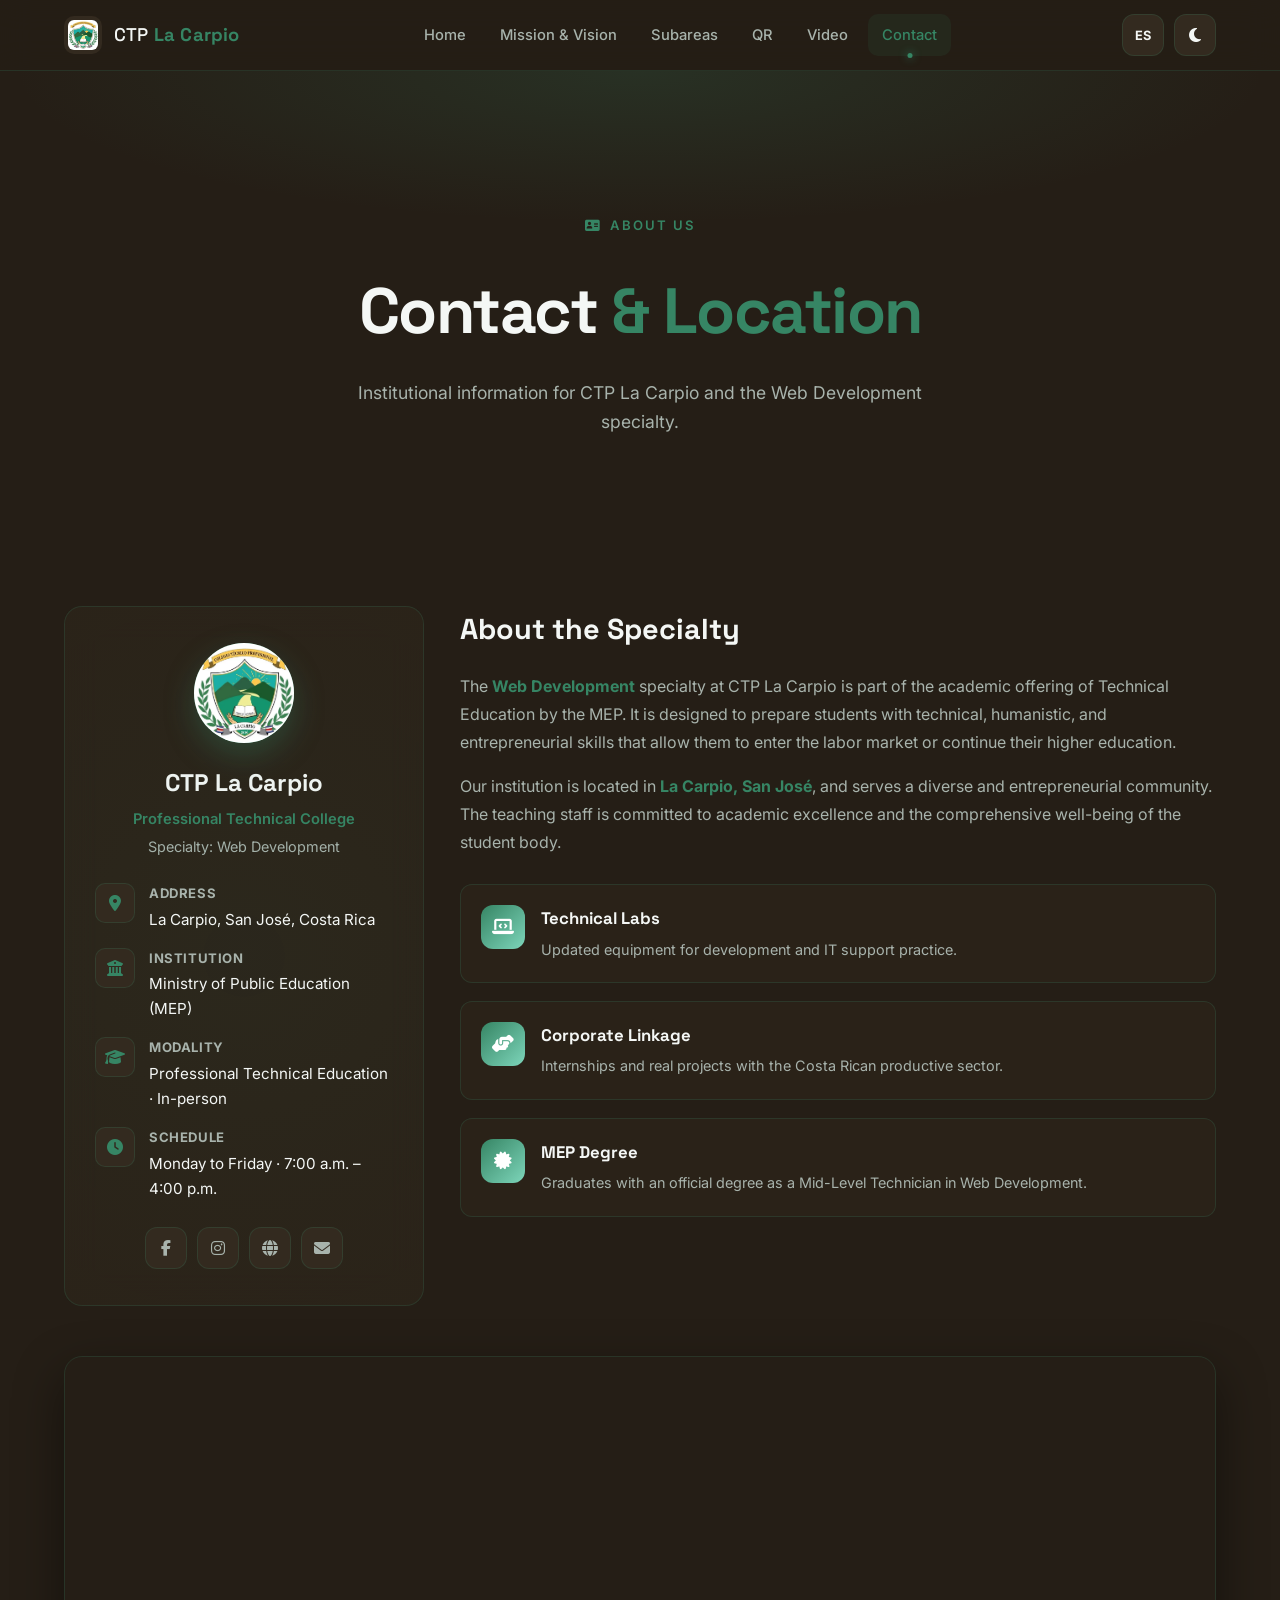
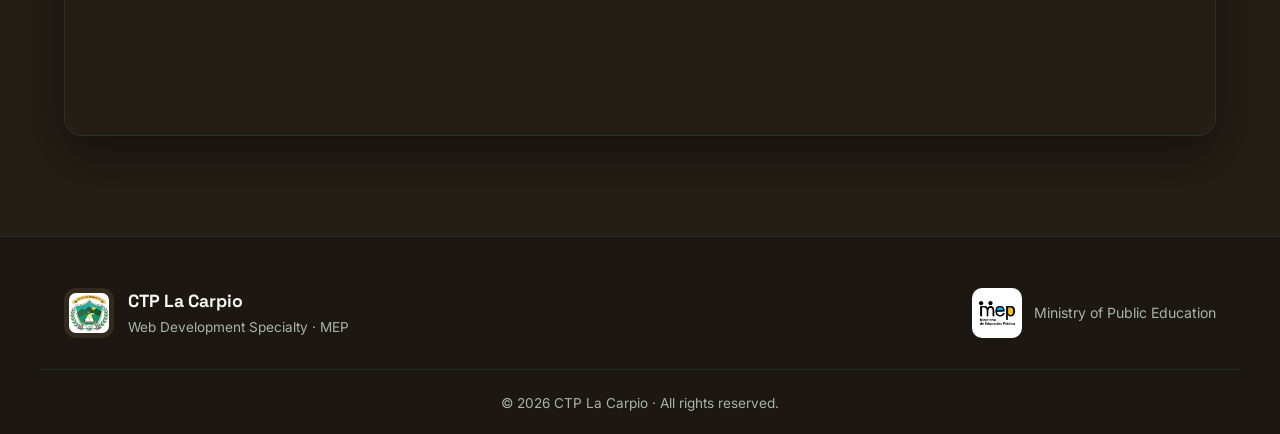
==== commit 9e544486: "toggle language" ====
--- a/contacto.html
+++ b/contacto.html
@@ -3,15 +3,9 @@
 <head>
   <meta charset="UTF-8" />
   <meta name="viewport" content="width=device-width, initial-scale=1.0" />
-  <meta name="description" content="Contact information and location of CTP La Carpio." />
   <title>Contact · CTP La Carpio</title>
-
-  <!-- Safety Script: Forces content to show if AOS fails to load -->
   <script>document.documentElement.className += ' js-loaded';</script>
-  <style>
-    html.js-loaded:not(.aos-init) [data-aos] { opacity: 1 !important; transform: none !important; }
-  </style>
-
+  <style>html.js-loaded:not(.aos-init) [data-aos] { opacity: 1 !important; transform: none !important; }</style>
   <link rel="preconnect" href="https://fonts.googleapis.com" />
   <link rel="preconnect" href="https://fonts.gstatic.com" crossorigin />
   <link href="https://fonts.googleapis.com/css2?family=Inter:wght@300;400;500;600;700;800;900&family=Space+Grotesk:wght@500;700&display=swap" rel="stylesheet" />
@@ -28,75 +22,57 @@
         <span class="brand-text">CTP <strong>La Carpio</strong></span>
       </a>
       <nav class="nav-links" id="navLinks">
-        <a href="index.html" class="nav-link">Home</a>
-        <a href="mision-vision.html" class="nav-link">Mission & Vision</a>
-        <a href="subareas.html" class="nav-link">Subareas</a>
-        <a href="qr.html" class="nav-link">QR</a>
-        <a href="video.html" class="nav-link">Video</a>
-        <a href="contacto.html" class="nav-link active">Contact</a>
+        <a href="index.html" class="nav-link" data-i18n="nav.home">Home</a>
+        <a href="mision-vision.html" class="nav-link" data-i18n="nav.mv">Mission & Vision</a>
+        <a href="subareas.html" class="nav-link" data-i18n="nav.subareas">Subareas</a>
+        <a href="qr.html" class="nav-link" data-i18n="nav.qr">QR</a>
+        <a href="video.html" class="nav-link" data-i18n="nav.video">Video</a>
+        <a href="contacto.html" class="nav-link active" data-i18n="nav.contact">Contact</a>
       </nav>
       <div class="nav-actions">
-        <button class="theme-toggle" id="themeToggle" aria-label="Toggle theme">
-          <i class="fa-solid fa-moon"></i>
-        </button>
-        <button class="hamburger" id="hamburger" aria-label="Menu">
-          <span></span><span></span><span></span>
-        </button>
+        <button class="lang-toggle" id="langToggle" aria-label="Change language"><span>ES</span></button>
+        <button class="theme-toggle" id="themeToggle" aria-label="Toggle theme"><i class="fa-solid fa-moon"></i></button>
+        <button class="hamburger" id="hamburger" aria-label="Menu"><span></span><span></span><span></span></button>
       </div>
     </div>
   </header>
 
   <section class="page-hero">
     <div class="container">
-      <p class="kicker" data-aos="fade-down"><i class="fa-solid fa-address-card"></i> About Us</p>
-      <h1 class="page-title" data-aos="fade-up" data-aos-delay="100">Contact <span class="accent">& Location</span></h1>
-      <p class="page-sub" data-aos="fade-up" data-aos-delay="200">
-        Institutional information for CTP La Carpio and the Web Development specialty.
-      </p>
+      <p class="kicker" data-aos="fade-down"><i class="fa-solid fa-address-card"></i> <span data-i18n="cont.kicker">About Us</span></p>
+      <h1 class="page-title" data-aos="fade-up" data-aos-delay="100" data-i18n="cont.title">Contact <span class="accent">& Location</span></h1>
+      <p class="page-sub" data-aos="fade-up" data-aos-delay="200" data-i18n="cont.sub">Institutional information for CTP La Carpio and the Web Development specialty.</p>
     </div>
   </section>
 
   <section class="section">
     <div class="container">
       <div class="contact-layout">
-
         <div class="contact-card glass" data-aos="fade-right">
           <div class="contact-avatar">
             <img src="assets/logo-placeholder.png" alt="CTP La Carpio" onerror="this.style.display='none'; this.nextElementSibling.style.display='flex';" />
             <div class="contact-avatar-fallback" style="display:none;"><i class="fa-solid fa-school"></i></div>
           </div>
           <h2 class="contact-name">CTP La Carpio</h2>
-          <p class="contact-role">Professional Technical College</p>
-          <p class="contact-specialty">Specialty: Web Development</p>
+          <p class="contact-role" data-i18n="cont.role">Professional Technical College</p>
+          <p class="contact-specialty" data-i18n="cont.spec">Specialty: Web Development</p>
 
           <ul class="contact-list">
             <li>
               <span class="contact-ic"><i class="fa-solid fa-location-dot"></i></span>
-              <div>
-                <strong>Address</strong>
-                <p>La Carpio, San José, Costa Rica</p>
-              </div>
+              <div><strong data-i18n="cont.address">Address</strong><p data-i18n="cont.address_val">La Carpio, San José, Costa Rica</p></div>
             </li>
             <li>
               <span class="contact-ic"><i class="fa-solid fa-building-columns"></i></span>
-              <div>
-                <strong>Institution</strong>
-                <p>Ministry of Public Education (MEP)</p>
-              </div>
+              <div><strong data-i18n="cont.inst">Institution</strong><p data-i18n="cont.inst_val">Ministry of Public Education (MEP)</p></div>
             </li>
             <li>
               <span class="contact-ic"><i class="fa-solid fa-graduation-cap"></i></span>
-              <div>
-                <strong>Modality</strong>
-                <p>Professional Technical Education · In-person</p>
-              </div>
+              <div><strong data-i18n="cont.mod">Modality</strong><p data-i18n="cont.mod_val">Professional Technical Education · In-person</p></div>
             </li>
             <li>
               <span class="contact-ic"><i class="fa-solid fa-clock"></i></span>
-              <div>
-                <strong>Schedule</strong>
-                <p>Monday to Friday · 7:00 a.m. – 4:00 p.m.</p>
-              </div>
+              <div><strong data-i18n="cont.sched">Schedule</strong><p data-i18n="cont.sched_val">Monday to Friday · 7:00 a.m. – 4:00 p.m.</p></div>
             </li>
           </ul>
 
@@ -109,47 +85,27 @@
         </div>
 
         <div class="contact-info" data-aos="fade-left" data-aos-delay="150">
-          <h2 class="contact-info-title">About the Specialty</h2>
-          <p>
-            The <strong>Web Development</strong> specialty at CTP La Carpio is part of the 
-            academic offering of Technical Education by the MEP. It is designed to prepare 
-            students with technical, humanistic, and entrepreneurial skills that allow them 
-            to enter the labor market or continue their higher education.
-          </p>
-          <p>
-            Our institution is located in <strong>La Carpio, San José</strong>, and serves a 
-            diverse and entrepreneurial community. The teaching staff is committed to academic 
-            excellence and the comprehensive well-being of the student body.
-          </p>
+          <h2 class="contact-info-title" data-i18n="cont.about.title">About the Specialty</h2>
+          <p data-i18n="cont.about.p1">The <strong>Web Development</strong> specialty at CTP La Carpio is part of the academic offering of Technical Education by the MEP. It is designed to prepare students with technical, humanistic, and entrepreneurial skills that allow them to enter the labor market or continue their higher education.</p>
+          <p data-i18n="cont.about.p2">Our institution is located in <strong>La Carpio, San José</strong>, and serves a diverse and entrepreneurial community. The teaching staff is committed to academic excellence and the comprehensive well-being of the student body.</p>
 
           <div class="contact-features">
             <div class="feature">
               <i class="fa-solid fa-laptop-code"></i>
-              <div>
-                <h4>Technical Labs</h4>
-                <p>Updated equipment for development and IT support practice.</p>
-              </div>
+              <div><h4 data-i18n="cont.f1.title">Technical Labs</h4><p data-i18n="cont.f1.desc">Updated equipment for development and IT support practice.</p></div>
             </div>
             <div class="feature">
               <i class="fa-solid fa-handshake-angle"></i>
-              <div>
-                <h4>Corporate Linkage</h4>
-                <p>Internships and real projects with the Costa Rican productive sector.</p>
-              </div>
+              <div><h4 data-i18n="cont.f2.title">Corporate Linkage</h4><p data-i18n="cont.f2.desc">Internships and real projects with the Costa Rican productive sector.</p></div>
             </div>
             <div class="feature">
               <i class="fa-solid fa-certificate"></i>
-              <div>
-                <h4>MEP Degree</h4>
-                <p>Graduates with an official degree as a Mid-Level Technician in Web Development.</p>
-              </div>
+              <div><h4 data-i18n="cont.f3.title">MEP Degree</h4><p data-i18n="cont.f3.desc">Graduates with an official degree as a Mid-Level Technician in Web Development.</p></div>
             </div>
           </div>
         </div>
-
       </div>
 
-      <!-- Updated Map Location -->
       <div class="map-wrap" data-aos="fade-up">
         <iframe
           title="CTP La Carpio Location"
@@ -165,22 +121,18 @@
     <div class="container footer-inner">
       <div class="footer-brand">
         <img src="assets/logo-placeholder.png" alt="CTP La Carpio" class="footer-logo" onerror="this.style.display='none'"/>
-        <div>
-          <p class="footer-title">CTP La Carpio</p>
-          <p class="footer-sub">Web Development Specialty · MEP</p>
-        </div>
+        <div><p class="footer-title">CTP La Carpio</p><p class="footer-sub" data-i18n="footer.sub">Web Development Specialty · MEP</p></div>
       </div>
       <div class="footer-mep">
         <img src="assets/mep-logo-placeholder.png" alt="MEP" class="mep-logo" onerror="this.style.display='none'"/>
-        <span>Ministry of Public Education</span>
+        <span data-i18n="footer.mep">Ministry of Public Education</span>
       </div>
     </div>
-    <div class="footer-bottom">
-      <p>© <span id="year"></span> CTP La Carpio · All rights reserved.</p>
-    </div>
+    <div class="footer-bottom"><p>© <span id="year"></span> CTP La Carpio · <span data-i18n="footer.copy">All rights reserved.</span></p></div>
   </footer>
 
   <script src="https://unpkg.com/aos@2.3.1/dist/aos.js"></script>
+  <script src="js/translations.js"></script>
   <script src="js/main.js"></script>
 </body>
 </html>
--- a/css/style.css
+++ b/css/style.css
@@ -1131,4 +1131,24 @@
     animation-duration: 0.01ms !important;
     transition-duration: 0.01ms !important;
   }
+}
+/* Language Toggle Button */
+.lang-toggle {
+  font-size: 0.8rem;
+  font-weight: 700;
+  letter-spacing: 0.5px;
+  width: 42px; 
+  height: 42px;
+  border-radius: 12px;
+  display: grid;
+  place-items: center;
+  background: var(--bg-soft);
+  border: 1px solid var(--card-border);
+  color: var(--text);
+  transition: transform 0.3s var(--ease), background 0.3s, border-color 0.3s, color 0.3s;
+}
+.lang-toggle:hover {
+  transform: scale(1.06);
+  border-color: var(--card-hover-border);
+  color: var(--accent);
 }
